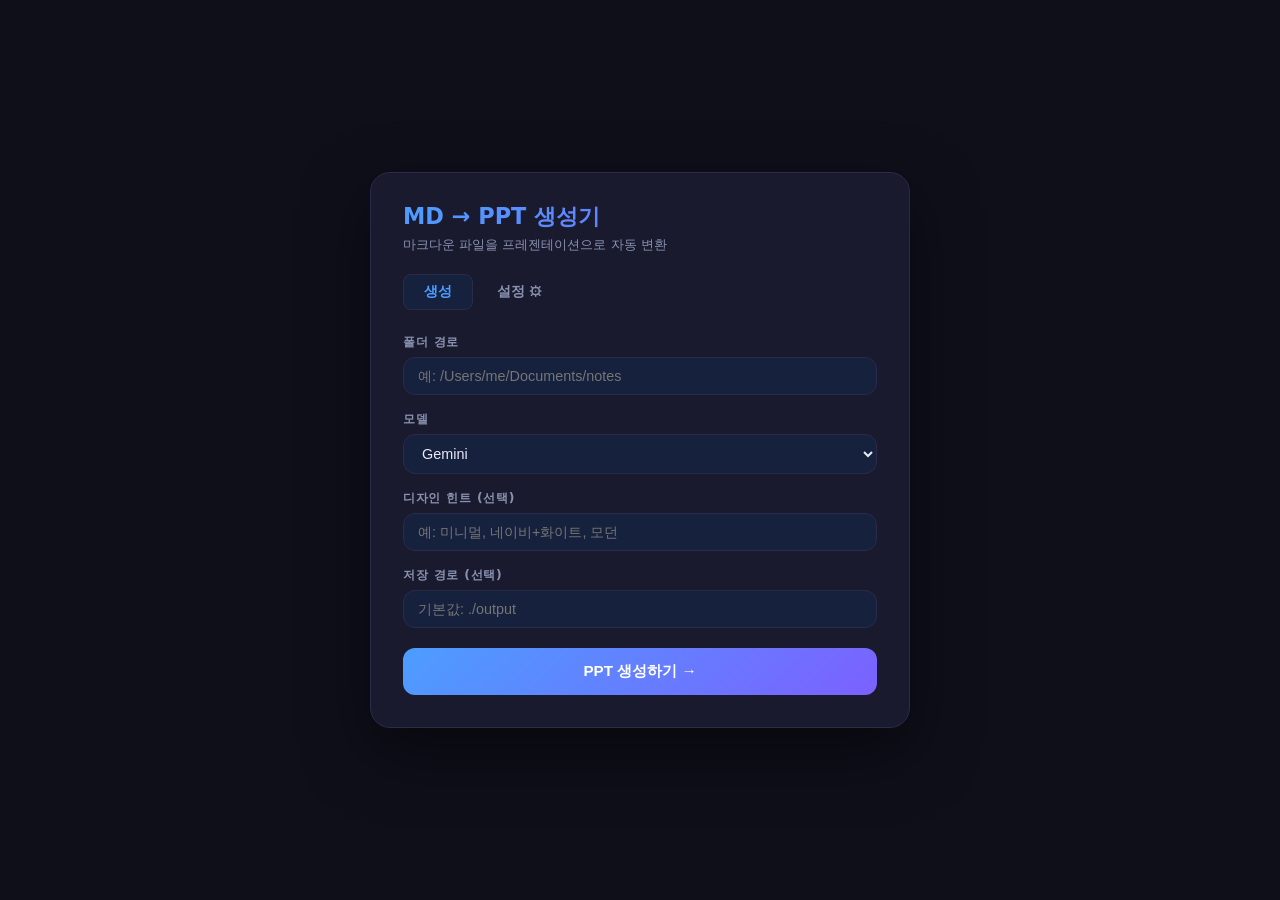
==== static/index.html @ b42c1671 "Initial commit: MD → PPT 자동화 파이프라인 - FastAPI 서버 + SSE 기반 진행률 스트리밍 - Claude / Gemini(3.1-flash-lite-p" ====
<!DOCTYPE html>
<html lang="ko">
<head>
<meta charset="UTF-8">
<meta name="viewport" content="width=device-width, initial-scale=1.0">
<title>MD → PPT 생성기</title>
<style>
  :root {
    --bg: #0f0f1a;
    --surface: #1a1a2e;
    --surface2: #16213e;
    --accent: #4d9dff;
    --accent2: #7b61ff;
    --text: #e8eaf6;
    --subtext: #8892b0;
    --border: #2a2a4a;
    --success: #4caf98;
    --error: #ff6b6b;
    --radius: 12px;
  }

  * { box-sizing: border-box; margin: 0; padding: 0; }

  body {
    font-family: 'Segoe UI', system-ui, sans-serif;
    background: var(--bg);
    color: var(--text);
    min-height: 100vh;
    display: flex;
    align-items: center;
    justify-content: center;
    padding: 24px;
  }

  .card {
    background: var(--surface);
    border: 1px solid var(--border);
    border-radius: 20px;
    width: 100%;
    max-width: 540px;
    overflow: hidden;
    box-shadow: 0 24px 64px rgba(0,0,0,0.5);
  }

  .header {
    padding: 28px 32px 0;
  }

  .header h1 {
    font-size: 1.4rem;
    font-weight: 700;
    background: linear-gradient(135deg, var(--accent), var(--accent2));
    -webkit-background-clip: text;
    -webkit-text-fill-color: transparent;
    background-clip: text;
    margin-bottom: 4px;
  }

  .header p { font-size: 0.82rem; color: var(--subtext); }

  .tabs {
    display: flex;
    gap: 4px;
    padding: 20px 32px 0;
  }

  .tab {
    padding: 8px 20px;
    border-radius: 8px;
    font-size: 0.85rem;
    font-weight: 600;
    cursor: pointer;
    border: none;
    background: transparent;
    color: var(--subtext);
    transition: all 0.2s;
  }

  .tab.active {
    background: var(--surface2);
    color: var(--accent);
    border: 1px solid var(--border);
  }

  .tab:hover:not(.active) { color: var(--text); }

  .panel { display: none; padding: 24px 32px 32px; }
  .panel.active { display: block; }

  .field { margin-bottom: 16px; }

  label {
    display: block;
    font-size: 0.78rem;
    font-weight: 600;
    color: var(--subtext);
    text-transform: uppercase;
    letter-spacing: 0.06em;
    margin-bottom: 6px;
  }

  input, select {
    width: 100%;
    padding: 10px 14px;
    background: var(--surface2);
    border: 1px solid var(--border);
    border-radius: var(--radius);
    color: var(--text);
    font-size: 0.9rem;
    outline: none;
    transition: border-color 0.2s;
  }

  input:focus, select:focus { border-color: var(--accent); }

  select option { background: var(--surface2); }

  .row { display: flex; gap: 12px; }
  .row .field { flex: 1; }

  .btn {
    width: 100%;
    padding: 13px;
    border-radius: var(--radius);
    border: none;
    font-size: 0.95rem;
    font-weight: 700;
    cursor: pointer;
    transition: all 0.2s;
    margin-top: 4px;
  }

  .btn-primary {
    background: linear-gradient(135deg, var(--accent), var(--accent2));
    color: #fff;
  }

  .btn-primary:hover { opacity: 0.88; transform: translateY(-1px); }
  .btn-primary:active { transform: translateY(0); }
  .btn-primary:disabled { opacity: 0.4; cursor: not-allowed; transform: none; }

  .btn-secondary {
    background: var(--surface2);
    color: var(--text);
    border: 1px solid var(--border);
    margin-top: 12px;
  }

  .btn-secondary:hover { border-color: var(--accent); color: var(--accent); }

  /* Circle progress */
  .loader-wrap {
    display: none;
    flex-direction: column;
    align-items: center;
    gap: 16px;
    padding: 24px 0 8px;
  }

  .loader-wrap.visible { display: flex; }

  .circle-progress {
    position: relative;
    width: 100px;
    height: 100px;
  }

  .circle-progress svg {
    transform: rotate(-90deg);
    width: 100px;
    height: 100px;
  }

  .circle-bg {
    fill: none;
    stroke: var(--border);
    stroke-width: 7;
  }

  .circle-fill {
    fill: none;
    stroke: url(#grad);
    stroke-width: 7;
    stroke-linecap: round;
    stroke-dasharray: 251.2;
    stroke-dashoffset: 251.2;
    transition: stroke-dashoffset 0.5s ease;
  }

  .circle-pct {
    position: absolute;
    inset: 0;
    display: flex;
    align-items: center;
    justify-content: center;
    font-size: 1.3rem;
    font-weight: 700;
    color: var(--text);
  }

  .loader-msg {
    font-size: 0.85rem;
    color: var(--subtext);
    text-align: center;
  }

  /* Result */
  .result {
    display: none;
    margin-top: 16px;
    padding: 14px 16px;
    border-radius: var(--radius);
    font-size: 0.85rem;
    line-height: 1.5;
  }

  .result.success {
    display: block;
    background: rgba(76, 175, 152, 0.12);
    border: 1px solid rgba(76, 175, 152, 0.3);
    color: var(--success);
  }

  .result.error {
    display: block;
    background: rgba(255, 107, 107, 0.12);
    border: 1px solid rgba(255, 107, 107, 0.3);
    color: var(--error);
  }

  /* Key status dots */
  .key-status {
    display: flex;
    gap: 16px;
    margin-bottom: 20px;
    padding: 12px 14px;
    background: var(--surface2);
    border-radius: var(--radius);
    border: 1px solid var(--border);
  }

  .key-badge {
    display: flex;
    align-items: center;
    gap: 6px;
    font-size: 0.8rem;
    color: var(--subtext);
  }

  .dot {
    width: 8px; height: 8px;
    border-radius: 50%;
    background: var(--border);
  }

  .dot.set { background: var(--success); box-shadow: 0 0 6px var(--success); }

  .divider {
    height: 1px;
    background: var(--border);
    margin: 20px 0;
  }
</style>
</head>
<body>
<div class="card">
  <div class="header">
    <h1>MD → PPT 생성기</h1>
    <p>마크다운 파일을 프레젠테이션으로 자동 변환</p>
  </div>

  <div class="tabs">
    <button class="tab active" onclick="switchTab('generate')">생성</button>
    <button class="tab" onclick="switchTab('settings')">설정 ⚙</button>
  </div>

  <!-- 생성 탭 -->
  <div id="tab-generate" class="panel active">
    <div class="field">
      <label>폴더 경로</label>
      <input id="folder" type="text" placeholder="예: /Users/me/Documents/notes" />
    </div>

    <div class="row">
      <div class="field">
        <label>모델</label>
        <select id="model">
          <option value="gemini">Gemini</option>
          <option value="claude">Claude</option>
        </select>
      </div>
    </div>

    <div class="field">
      <label>디자인 힌트 (선택)</label>
      <input id="design" type="text" placeholder="예: 미니멀, 네이비+화이트, 모던" />
    </div>

    <div class="field">
      <label>저장 경로 (선택)</label>
      <input id="output" type="text" placeholder="기본값: ./output" />
    </div>

    <button class="btn btn-primary" id="btn-generate" onclick="startGenerate()">PPT 생성하기 →</button>

    <div class="loader-wrap" id="loader">
      <div class="circle-progress">
        <svg viewBox="0 0 100 100">
          <defs>
            <linearGradient id="grad" x1="0%" y1="0%" x2="100%" y2="0%">
              <stop offset="0%" style="stop-color:#4d9dff" />
              <stop offset="100%" style="stop-color:#7b61ff" />
            </linearGradient>
          </defs>
          <circle class="circle-bg" cx="50" cy="50" r="40"/>
          <circle class="circle-fill" id="circle-fill" cx="50" cy="50" r="40"/>
        </svg>
        <div class="circle-pct" id="circle-pct">0%</div>
      </div>
      <div class="loader-msg" id="loader-msg">준비 중...</div>
    </div>

    <div class="result" id="result"></div>
  </div>

  <!-- 설정 탭 -->
  <div id="tab-settings" class="panel">
    <div class="key-status" id="key-status">
      <div class="key-badge">
        <div class="dot" id="dot-gemini"></div>
        <span>Gemini</span>
      </div>
      <div class="key-badge">
        <div class="dot" id="dot-claude"></div>
        <span>Claude</span>
      </div>
    </div>

    <div class="field">
      <label>Gemini API Key</label>
      <input id="gemini-key" type="password" placeholder="AIza..." />
    </div>

    <div class="divider"></div>

    <div class="field">
      <label>Claude API Key</label>
      <input id="claude-key" type="password" placeholder="sk-ant-..." />
    </div>

    <button class="btn btn-primary" onclick="saveSettings()">저장</button>
    <div class="result" id="settings-result"></div>
  </div>
</div>

<script>
  function switchTab(name) {
    document.querySelectorAll('.tab').forEach((t, i) => {
      t.classList.toggle('active', ['generate','settings'][i] === name);
    });
    document.querySelectorAll('.panel').forEach(p => p.classList.remove('active'));
    document.getElementById(`tab-${name}`).classList.add('active');
    if (name === 'settings') loadKeyStatus();
  }

  function setProgress(pct, msg) {
    const circumference = 251.2;
    const offset = circumference - (pct / 100) * circumference;
    document.getElementById('circle-fill').style.strokeDashoffset = offset;
    document.getElementById('circle-pct').textContent = `${pct}%`;
    document.getElementById('loader-msg').textContent = msg;
  }

  async function startGenerate() {
    const folder = document.getElementById('folder').value.trim();
    const model  = document.getElementById('model').value;
    const design = document.getElementById('design').value.trim();
    const output = document.getElementById('output').value.trim();

    if (!folder) { alert('폴더 경로를 입력해주세요.'); return; }

    const btn = document.getElementById('btn-generate');
    const loader = document.getElementById('loader');
    const result = document.getElementById('result');

    btn.disabled = true;
    loader.classList.add('visible');
    result.className = 'result';
    result.textContent = '';
    setProgress(0, '시작 중...');

    const params = new URLSearchParams({ folder, model, design, output: output || './output' });

    try {
      const es = new EventSource(`/api/generate?${params}`);

      es.onmessage = (e) => {
        const data = JSON.parse(e.data);

        if (data.error) {
          es.close();
          loader.classList.remove('visible');
          btn.disabled = false;
          result.className = 'result error';
          result.textContent = `오류: ${data.error}`;
          return;
        }

        setProgress(data.progress, data.message);

        if (data.progress === 100) {
          es.close();
          btn.disabled = false;
          setTimeout(() => {
            loader.classList.remove('visible');
            result.className = 'result success';
            result.textContent = `✅ 저장 완료\n${data.file}`;
          }, 600);
        }
      };

      es.onerror = () => {
        es.close();
        loader.classList.remove('visible');
        btn.disabled = false;
        result.className = 'result error';
        result.textContent = '서버 연결 오류가 발생했습니다.';
      };
    } catch (err) {
      loader.classList.remove('visible');
      btn.disabled = false;
    }
  }

  async function saveSettings() {
    const body = {
      claude_key: document.getElementById('claude-key').value.trim(),
      gemini_key: document.getElementById('gemini-key').value.trim(),
    };
    const res = await fetch('/api/settings', {
      method: 'POST',
      headers: { 'Content-Type': 'application/json' },
      body: JSON.stringify(body),
    });
    const r = document.getElementById('settings-result');
    if (res.ok) {
      r.className = 'result success';
      r.textContent = '✅ API 키가 저장됐습니다.';
      loadKeyStatus();
      document.getElementById('claude-key').value = '';
      document.getElementById('gemini-key').value = '';
    } else {
      r.className = 'result error';
      r.textContent = '저장 실패';
    }
  }

  async function loadKeyStatus() {
    const res = await fetch('/api/settings');
    const data = await res.json();
    document.getElementById('dot-claude').className = 'dot' + (data.claude ? ' set' : '');
    document.getElementById('dot-gemini').className = 'dot' + (data.gemini ? ' set' : '');
  }

  loadKeyStatus();
</script>
</body>
</html>
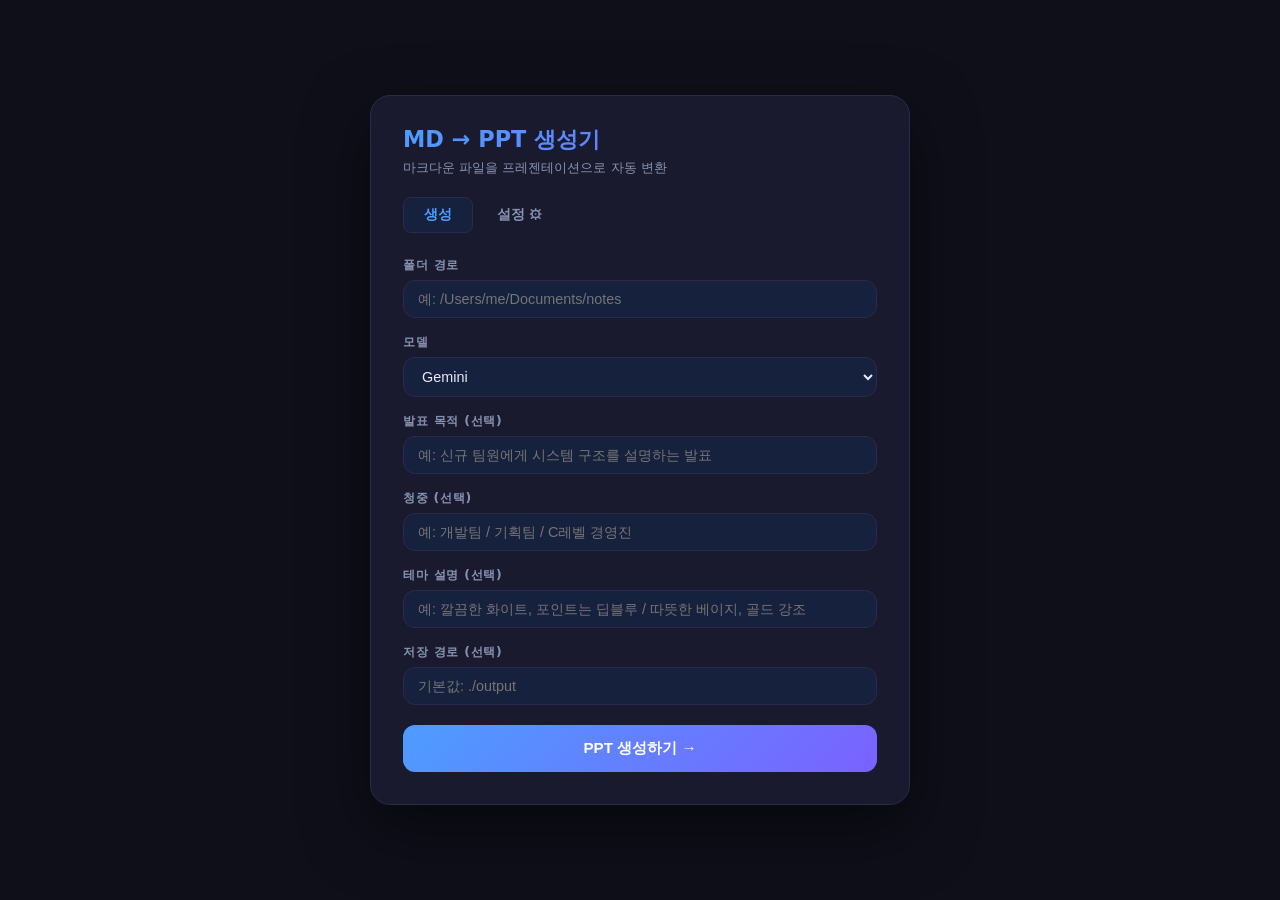
==== commit 1f7ebe8b: "feat: 프레젠테이션 품질 전면 개선 (v2) - LLM 시스템 프롬프트 재작성: 내러티브 강제(표지→목차→본론→요약), 슬라이드당 불릿 ≤3, 이모지 포함, 최대 8장 - 발표" ====
--- a/static/index.html
+++ b/static/index.html
@@ -270,8 +270,8 @@
   </div>
 
   <div class="tabs">
-    <button class="tab active" onclick="switchTab('generate')">생성</button>
-    <button class="tab" onclick="switchTab('settings')">설정 ⚙</button>
+    <button class="tab active" data-tab="generate" onclick="switchTab('generate')">생성</button>
+    <button class="tab" data-tab="settings" onclick="switchTab('settings')">설정 ⚙</button>
   </div>
 
   <!-- 생성 탭 -->
@@ -292,8 +292,18 @@
     </div>
 
     <div class="field">
-      <label>디자인 힌트 (선택)</label>
-      <input id="design" type="text" placeholder="예: 미니멀, 네이비+화이트, 모던" />
+      <label>발표 목적 (선택)</label>
+      <input id="goal" type="text" placeholder="예: 신규 팀원에게 시스템 구조를 설명하는 발표" />
+    </div>
+
+    <div class="field">
+      <label>청중 (선택)</label>
+      <input id="audience" type="text" placeholder="예: 개발팀 / 기획팀 / C레벨 경영진" />
+    </div>
+
+    <div class="field">
+      <label>테마 설명 (선택)</label>
+      <input id="theme" type="text" placeholder="예: 깔끔한 화이트, 포인트는 딥블루 / 따뜻한 베이지, 골드 강조" />
     </div>
 
     <div class="field">
@@ -355,8 +365,8 @@
 
 <script>
   function switchTab(name) {
-    document.querySelectorAll('.tab').forEach((t, i) => {
-      t.classList.toggle('active', ['generate','settings'][i] === name);
+    document.querySelectorAll('.tab').forEach(t => {
+      t.classList.toggle('active', t.dataset.tab === name);
     });
     document.querySelectorAll('.panel').forEach(p => p.classList.remove('active'));
     document.getElementById(`tab-${name}`).classList.add('active');
@@ -372,10 +382,12 @@
   }
 
   async function startGenerate() {
-    const folder = document.getElementById('folder').value.trim();
-    const model  = document.getElementById('model').value;
-    const design = document.getElementById('design').value.trim();
-    const output = document.getElementById('output').value.trim();
+    const folder   = document.getElementById('folder').value.trim();
+    const model    = document.getElementById('model').value;
+    const goal     = document.getElementById('goal').value.trim();
+    const audience = document.getElementById('audience').value.trim();
+    const theme    = document.getElementById('theme').value.trim();
+    const output   = document.getElementById('output').value.trim();
 
     if (!folder) { alert('폴더 경로를 입력해주세요.'); return; }
 
@@ -389,7 +401,7 @@
     result.textContent = '';
     setProgress(0, '시작 중...');
 
-    const params = new URLSearchParams({ folder, model, design, output: output || './output' });
+    const params = new URLSearchParams({ folder, model, goal, audience, theme, output: output || './output' });
 
     try {
       const es = new EventSource(`/api/generate?${params}`);
@@ -429,6 +441,8 @@
     } catch (err) {
       loader.classList.remove('visible');
       btn.disabled = false;
+      result.className = 'result error';
+      result.textContent = `오류: ${err.message}`;
     }
   }
 
